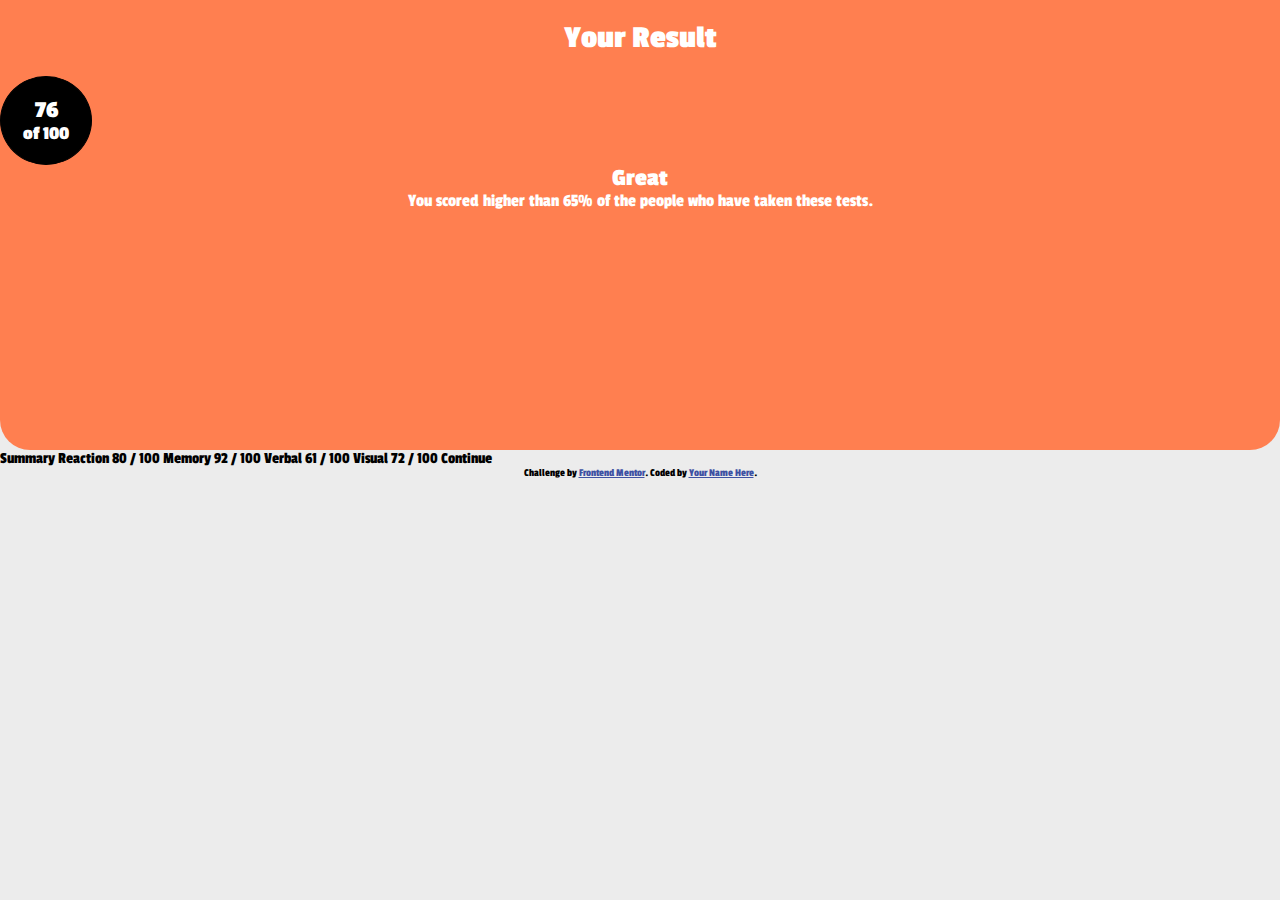
==== challenger01/index.html @ d18acc4e "update challenger01 exercicio" ====
<!DOCTYPE html>
<html lang="en">
<head>
  <meta charset="UTF-8">
  <meta name="viewport" content="width=device-width, initial-scale=1.0"> <!-- displays site properly based on user's device -->
  <link rel="icon" type="image/png" sizes="32x32" href="./assets/images/favicon-32x32.png">
  <title>Frontend Mentor | Results summary component</title>
  <link rel="stylesheet" href="estilos/style.css">
  <!-- Feel free to remove these styles or customise in your own stylesheet 👍 -->
  <style>
    .attribution { font-size: 11px; text-align: center; }
    .attribution a { color: hsl(228, 45%, 44%); }
  </style>
  </head>
    <body>

                
                  <div class="result">
                    <h1>Your Result</h1>
                    <div class="circle">
                      <h2>76</h2>
                      <h3>of 100</h3>
                    </div>
                    <h2>Great</h2>
                    <p>You scored higher than 65% of the people who have taken these tests.</p>
                  </div>
                  
                  <div class="Summary">
                    Summary
                    Reaction
                    80 / 100
                    Memory
                    92 / 100
                    Verbal
                    61 / 100
                    Visual
                    72 / 100
                    Continue
                  </div>
                
  
      <div class="attribution">
        Challenge by <a href="https://www.frontendmentor.io?ref=challenge" target="_blank">Frontend Mentor</a>. 
        Coded by <a href="#">Your Name Here</a>.
      </div>
    </body>
</html>
---- challenger01/estilos/style.css ----
@charset "UTF-8";

@import url('https://fonts.googleapis.com/css2?family=Passion+One:wght@700&display=swap');

*{
    margin: 0px;
    padding: 0px;
    font-family: 'Passion One', cursive;
}
body{
    background-color: rgb(236, 236, 236);
}

div.result{
    height: 50vh;
    width: 100vw;
    background-color: coral;
    color: white;
    border-radius: 0px 0px 30px 30px;
}
div.result > h1{
    text-align: center;
    padding: 20px; 
}
div.circle {
    background-color: black;
    text-align: center;
    border: 1px solid black;
    border-radius: 50%;
    width: 50px;
    padding: 20px;
    
}
div.result > h2{
    text-align: center;
}
div.result > h3{
    text-align: center;
}
div.result > p{
    text-align: center;
}

p{
    font-size: 18px;
}
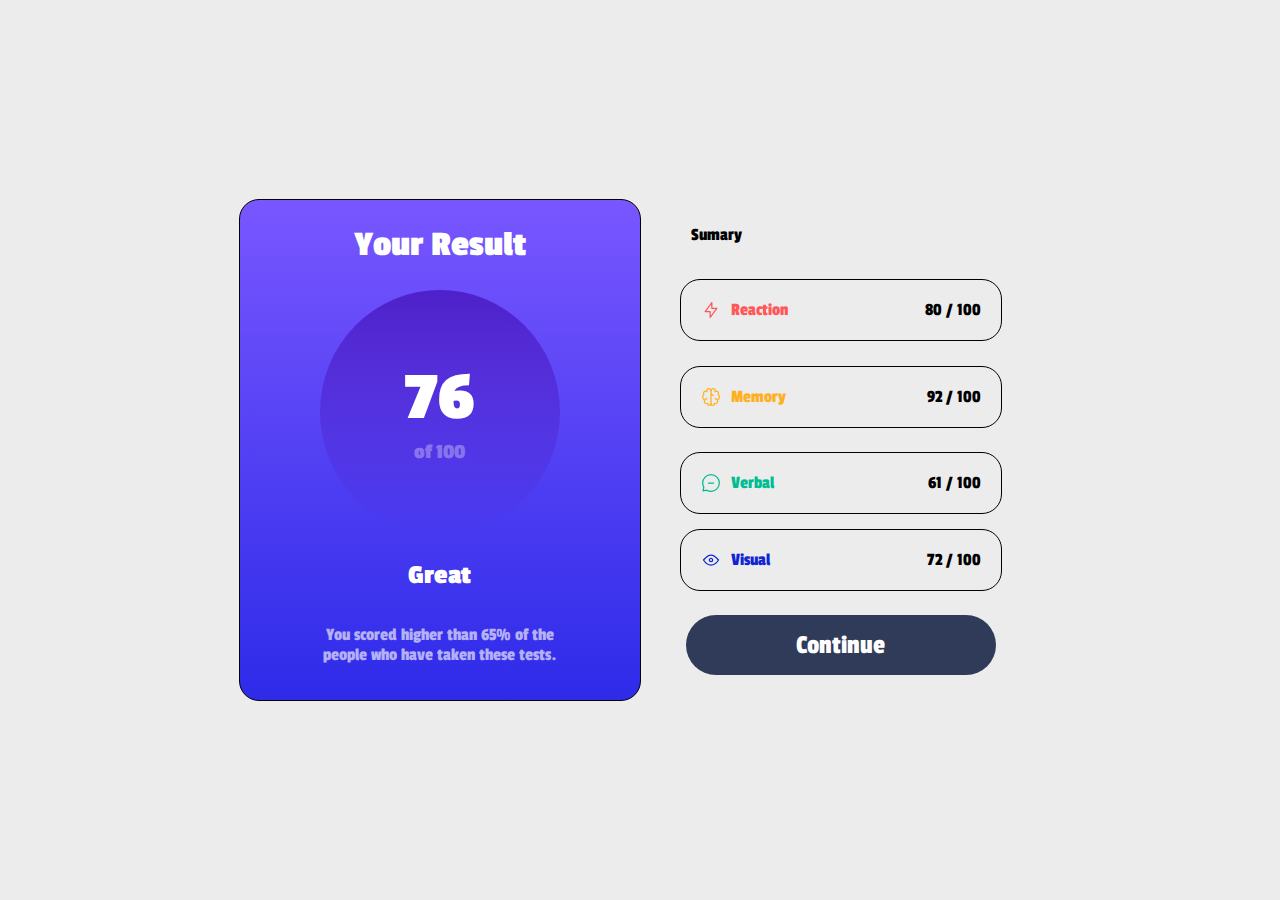
==== commit 8ab2dd59: "Final" ====
--- a/challenger01/index.html
+++ b/challenger01/index.html
@@ -1,47 +1,62 @@
 <!DOCTYPE html>
 <html lang="en">
+
 <head>
   <meta charset="UTF-8">
-  <meta name="viewport" content="width=device-width, initial-scale=1.0"> <!-- displays site properly based on user's device -->
+  <meta name="viewport" content="width=device-width, initial-scale=1.0">
+  <!-- displays site properly based on user's device -->
   <link rel="icon" type="image/png" sizes="32x32" href="./assets/images/favicon-32x32.png">
   <title>Frontend Mentor | Results summary component</title>
   <link rel="stylesheet" href="estilos/style.css">
+  <link rel="stylesheet" href="estilos/media-query.css">
   <!-- Feel free to remove these styles or customise in your own stylesheet 👍 -->
-  <style>
-    .attribution { font-size: 11px; text-align: center; }
-    .attribution a { color: hsl(228, 45%, 44%); }
-  </style>
-  </head>
-    <body>
+</head>
 
-                
-                  <div class="result">
-                    <h1>Your Result</h1>
-                    <div class="circle">
-                      <h2>76</h2>
-                      <h3>of 100</h3>
-                    </div>
-                    <h2>Great</h2>
-                    <p>You scored higher than 65% of the people who have taken these tests.</p>
-                  </div>
-                  
-                  <div class="Summary">
-                    Summary
-                    Reaction
-                    80 / 100
-                    Memory
-                    92 / 100
-                    Verbal
-                    61 / 100
-                    Visual
-                    72 / 100
-                    Continue
-                  </div>
-                
+<body>
+
+
+  <section class="header">
+    <div class="result">
+      <h1>Your Result</h1>
+      <div class="container">
+        <div class="circle">
+          <h1>76</h2>
+            <h3>of 100</h3>
+        </div>
+      </div>
+      <h2>Great</h2>
+      <p>You scored higher than 65% of the <br> people who have taken these tests.</p>
+    </div>
+  </section>
+  <section class="subject">
+   
+    <div class="Summary">
+     <p class="iSumary"><span id="alone">Sumary</span></p>
+
+
+      
+      <p class="reaction">
+        <span id="inicio-da-caixa"> <img src="assets/images/icon-reaction.svg" alt=""> Reaction</span>
+        <span><span id="fim-da-caixa">80 / 100
+      </p>
+      <p class="memory">
+        <span id="inicio-da-caixa"> <img src="assets/images/icon-memory.svg" alt=""> Memory</span>
+        <span id="fim-da-caixa">92 / 100</span>
+      </p>
+      <p class="verbal">
+        <span id="inicio-da-caixa"> <img src="assets/images/icon-verbal.svg" alt=""> Verbal</span>
+        <span id="fim-da-caixa">61 / 100</span>
+      </p>
+      <p class="visual">
+        <span id="inicio-da-caixa"><img src="assets/images/icon-visual.svg" alt="">Visual</img></span>
+        <span id="fim-da-caixa">72 / 100</span>
+      </p>
+      <a href="#" class="botaocontinue">Continue</a>
+    </div>
+  </section>
+
+
   
-      <div class="attribution">
-        Challenge by <a href="https://www.frontendmentor.io?ref=challenge" target="_blank">Frontend Mentor</a>. 
-        Coded by <a href="#">Your Name Here</a>.
-      </div>
-    </body>
+</body>
+
 </html>--- a/challenger01/estilos/style.css
+++ b/challenger01/estilos/style.css
@@ -2,45 +2,185 @@
 
 @import url('https://fonts.googleapis.com/css2?family=Passion+One:wght@700&display=swap');
 
-*{
+* {
     margin: 0px;
     padding: 0px;
     font-family: 'Passion One', cursive;
 }
-body{
+
+body {
     background-color: rgb(236, 236, 236);
 }
 
-div.result{
+div.result {
+    display: flex;
     height: 50vh;
-    width: 100vw;
-    background-color: coral;
+    width: 100%;
+    background-image: linear-gradient(to bottom, hsl(252, 100%, 67%), hsl(241, 81%, 54%));
     color: white;
     border-radius: 0px 0px 30px 30px;
-}
-div.result > h1{
-    text-align: center;
-    padding: 20px; 
-}
-div.circle {
-    background-color: black;
-    text-align: center;
-    border: 1px solid black;
-    border-radius: 50%;
-    width: 50px;
-    padding: 20px;
-    
-}
-div.result > h2{
-    text-align: center;
-}
-div.result > h3{
-    text-align: center;
-}
-div.result > p{
-    text-align: center;
+    align-items: center;
+    flex-direction: column;
+    justify-content: space-evenly;
 }
 
-p{
+
+
+div.circle {
+
+    background-image: linear-gradient(to bottom, hsla(256, 72%, 46%, 1), hsla(241, 72%, 46%, 0));
+    text-align: center;
+    border: 1px transparent black;
+    border-radius: 50%;
+    width: 80px;
+    padding: 30px;
+}
+
+div.circle>h1 {
+    font-size: 50px;
+    padding-bottom: 3px;
+}
+
+div.circle>h3 {
+    color: rgba(255, 255, 255, 0.315);
+}
+
+div.result>h3 {
+    background-color: coral;
+
+}
+
+div.result>p {
+    color: hsla(0, 0%, 100%, 0.623);
+    text-align: center;
     font-size: 18px;
-}+    margin: 10px;
+}
+
+div.Summary {
+    display: flex;
+   color: blue;
+    width: 100%;
+    height: 100%;
+    flex-direction: column;
+    align-items: center;
+    align-content: center;
+    justify-content: space-evenly;
+
+}
+
+
+#alone{
+    
+    color: black;
+    font-size: 18px;
+    padding: 20px;
+    width: 80%;
+    display: flex;
+    text-align: start;
+}
+p.iSumary{
+    width: 85%;
+}
+    
+
+p.reaction {
+    color: hsl(0, 100%, 67%);
+    display: flex;
+    margin: 10px;
+    text-align: center;
+    width: 70%;
+    border-radius: 20px;
+    padding: 20px;
+    border: 1px solid black;
+    justify-content: space-between;
+}
+
+p.memory {
+    color: hsl(39, 100%, 56%);
+    display: flex;
+    margin: 10px;
+    text-align: center;
+    width: 70%;
+    border-radius: 20px;
+    padding: 20px;
+    border: 1px solid black;
+    justify-content: space-between;
+}
+
+p.verbal {
+    color:  hsl(166, 100%, 37%);
+    display: flex;
+    margin: 10px;
+    text-align: center;
+    width: 70%;
+    border-radius: 20px;
+    padding: 20px;
+    border: 1px solid black;
+    justify-content: space-between;
+}
+
+p.visual {
+    color: hsl(234, 85%, 45%) ;
+   
+    display: flex;
+    text-align: center;
+    width: 70%;
+    border-radius: 20px;
+    padding: 20px;
+    border: 1px solid black;
+    justify-content:space-between;
+}
+
+span#inicio-da-caixa{
+    align-items: flex-end;
+    display: flex;
+    text-align: start;
+}
+span#fim-da-caixa{
+    color: black;
+}
+img{
+    margin-right: 10px;
+}
+
+a.botaocontinue {
+    text-align: center;
+    padding: 15px;
+    font-size: 27px;
+    text-decoration: none;
+    color: white;
+    width: 70%;
+    background-color: hsl(224, 30%, 27%);
+    border-radius: 30px;
+    margin: 20px;
+}
+
+a.botaocontinue:hover {
+    color: black;
+    background-color: cornflowerblue;
+}
+
+
+/*text-align: center;
+    padding: 15px;
+    width: 70vw;
+    border-radius: 20px;
+    padding: 20px;
+    border-style: ridge;
+    border: 2px 2px black;
+
+    /*display: flex;
+    flex-direction: row;
+    align-items: center;
+    padding: 17px 18px;
+    gap: 10px;
+
+    position: absolute;
+    height: 51px;
+    left: 40px;
+    right: 40px;
+    top: calc(50% - 51px/2 + 25.5px);
+
+    background: rgb(255, 255, 255, 0.25);
+    border-radius: 6px;--- a/challenger01/estilos/media-query.css
+++ b/challenger01/estilos/media-query.css
@@ -0,0 +1,71 @@
+@charset "UTF-8";
+
+@media screen and (min-width:1200px) {
+   
+    html{
+        background-color: aqua;
+        font-size: 0;
+        display:inline-block;
+        width: 100vw;
+        height: 100vh;
+        padding: 0px;
+        margin: 0px;
+    }
+    body{
+        width: 100vw;
+        height: 100vh;
+        display: flex;  
+        justify-content: center;
+        align-items: center;
+    }
+
+    div.result{
+        border: 1px solid black;
+        width: 400px;
+        font-size: 18px;
+        float: left;
+        border-radius: 20px;
+        height: content;
+        height: 500px;
+    }
+
+    div.Summary{
+        height: 500px;
+        width: 400px;
+        font-size: 18px;
+        float: right;
+        border: 1px solid transparent;
+        border-radius: 0px 20px 20px 0px;
+        border-left: none;
+        box-shadow: 1px solid black; 
+    }
+
+    div.circle {
+
+        background-image: linear-gradient(to bottom, hsla(256, 72%, 46%, 1), hsla(241, 72%, 46%, 0));
+        text-align: center;
+        border: 1px transparent black;
+        border-radius: 50%;
+        width: 100px;
+        padding: 70px;
+    }
+
+    div.circle>h1 {
+        font-size: 70px;
+        padding-bottom: 3px;
+    }
+    
+    div.circle>h3 {
+        color: rgba(255, 255, 255, 0.315);
+    }
+    
+    div.result>h3 {
+        background-color: coral;
+    
+    }
+
+   
+    
+
+   }
+
